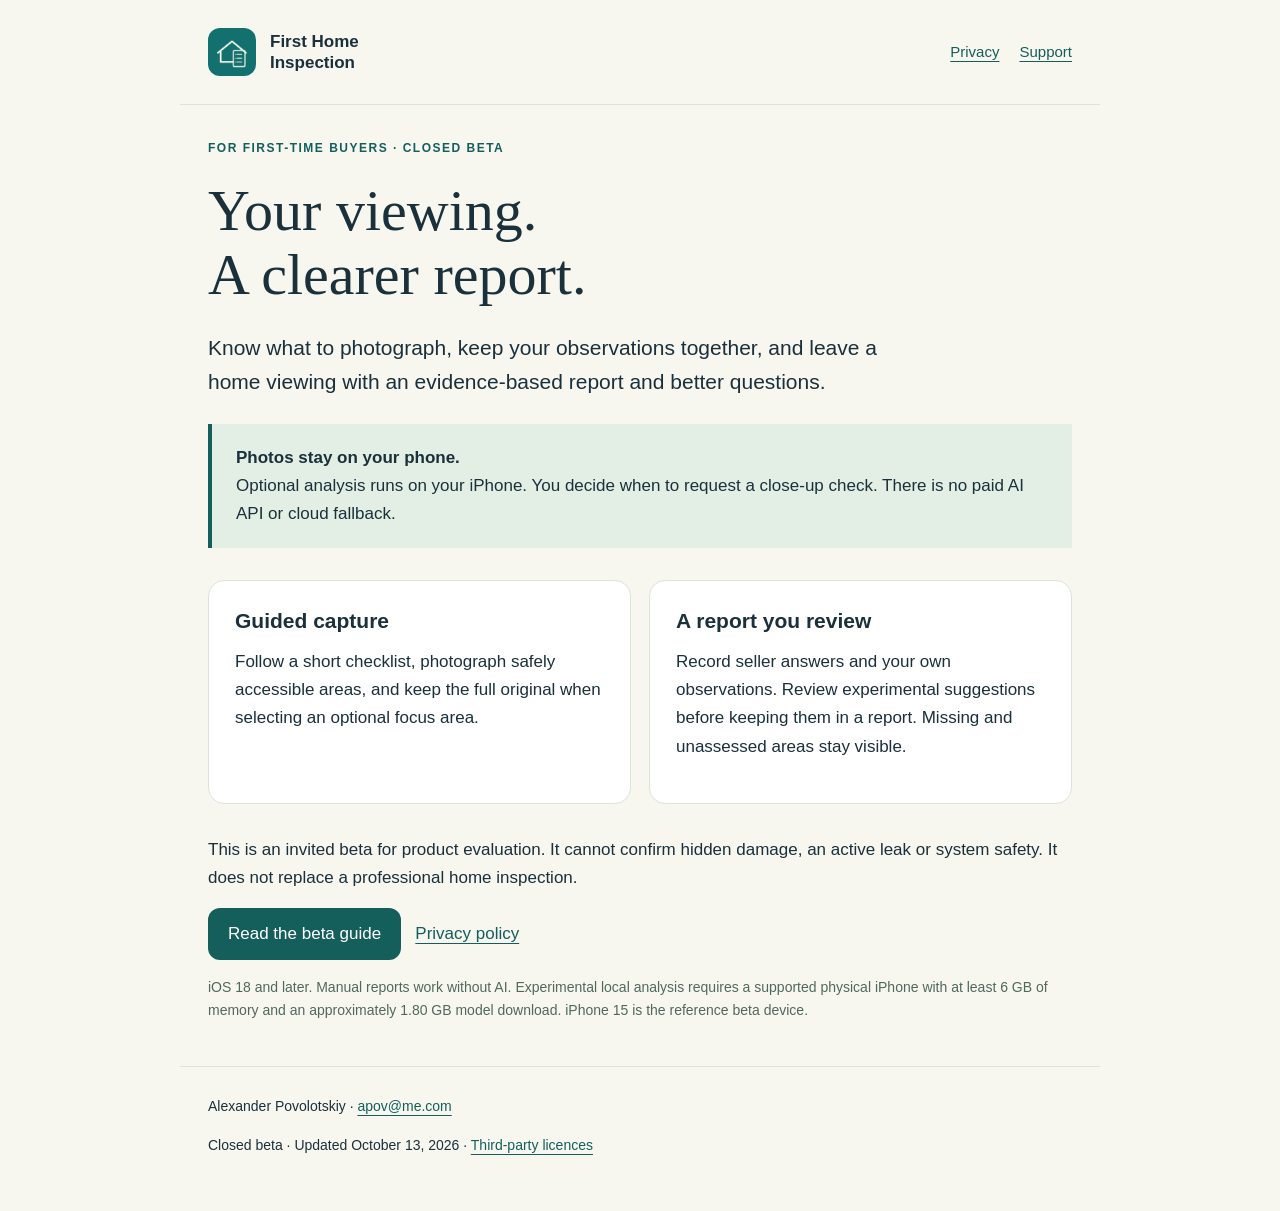
==== index.html @ 664dd281 "Publish First Home Inspection beta privacy and support information" ====
<!doctype html>
<html lang="en-CA"><head><meta charset="utf-8"><meta name="viewport" content="width=device-width,initial-scale=1">
<meta name="description" content="First Home Inspection closed beta: guided viewing photos, local analysis, privacy and support.">
<title>Closed beta | First Home Inspection</title><link rel="icon" href="icon.png"><link rel="stylesheet" href="style.css"></head>
<body><a class="skip" href="#main">Skip to content</a><header><a class="brand" href="index.html"><img src="icon.png" alt="" width="48" height="48">First Home<br>Inspection</a>
<nav aria-label="Beta information"><a href="privacy.html">Privacy</a><a href="support.html">Support</a></nav></header>
<main id="main"><span class="tag">For first-time buyers · Closed beta</span>
<h1>Your viewing.<br>A clearer report.</h1>
<p class="lead">Know what to photograph, keep your observations together, and leave a home viewing with an evidence-based report and better questions.</p>
<div class="notice"><strong>Photos stay on your phone.</strong><br>Optional analysis runs on your iPhone. You decide when to request a close-up check. There is no paid AI API or cloud fallback.</div>
<div class="cards"><section><h2>Guided capture</h2><p>Follow a short checklist, photograph safely accessible areas, and keep the full original when selecting an optional focus area.</p></section>
<section><h2>A report you review</h2><p>Record seller answers and your own observations. Review experimental suggestions before keeping them in a report. Missing and unassessed areas stay visible.</p></section></div>
<p>This is an invited beta for product evaluation. It cannot confirm hidden damage, an active leak or system safety. It does not replace a professional home inspection.</p>
<p><a class="button" href="support.html">Read the beta guide</a> &nbsp; <a href="privacy.html">Privacy policy</a></p>
<p class="meta">iOS 18 and later. Manual reports work without AI. Experimental local analysis requires a supported physical iPhone with at least 6 GB of memory and an approximately 1.80 GB model download. iPhone 15 is the reference beta device.</p></main><footer><p>Alexander Povolotskiy · <a href="mailto:apov@me.com">apov@me.com</a></p>
<p>Closed beta · Updated October 13, 2026 · <a href="licences.txt">Third-party licences</a></p></footer></body></html>
---- style.css ----
:root{color-scheme:light;--ink:#1a303b;--teal:#145f5c;--paper:#f7f7f0;--line:#dae4db}
*{box-sizing:border-box}body{margin:0;background:var(--paper);color:var(--ink);font:17px/1.65 -apple-system,BlinkMacSystemFont,"Segoe UI",sans-serif}
a{color:var(--teal);text-underline-offset:4px}a:focus-visible{outline:3px solid var(--teal);outline-offset:5px}
header,main,footer{max-width:920px;margin:auto;padding:28px 28px}header{display:flex;align-items:center;justify-content:space-between;gap:20px;border-bottom:1px solid var(--line)}
.brand{display:flex;align-items:center;gap:14px;color:var(--ink);text-decoration:none;font-weight:650;font-size:17px;line-height:1.25}.brand img{width:48px;height:48px;border-radius:12px}
nav{display:flex;gap:20px;font-size:15px}.tag{display:inline-block;color:var(--teal);font-size:12px;font-weight:700;letter-spacing:1.5px;text-transform:uppercase}
h1{font:500 clamp(36px,6vw,58px)/1.1 Georgia,serif;margin:18px 0 24px;max-width:700px}h2{font-size:21px;line-height:1.3;margin:0 0 14px}p{margin:0 0 16px}.lead{font-size:21px;max-width:710px}.meta{font-size:14px;color:#51685d}
.notice{padding:20px 24px;border-left:4px solid var(--teal);background:#e3efe5;margin:24px 0}.cards{display:grid;grid-template-columns:1fr 1fr;gap:18px;margin:32px 0}
section{background:white;border:1px solid var(--line);border-radius:16px;padding:26px;margin:20px 0}.cards section{margin:0}.button{display:inline-block;background:var(--teal);color:white;border-radius:12px;padding:12px 20px;text-decoration:none}
footer{border-top:1px solid var(--line);font-size:14px;padding-bottom:38px}.skip{position:absolute;left:12px;top:-70px;background:white;padding:10px}.skip:focus{top:12px}
@media(max-width:620px){body{font-size:16px}header,main,footer{padding:22px}header{align-items:flex-start;flex-direction:column;gap:18px}.cards{grid-template-columns:1fr}section{padding:22px}.lead{font-size:19px}}
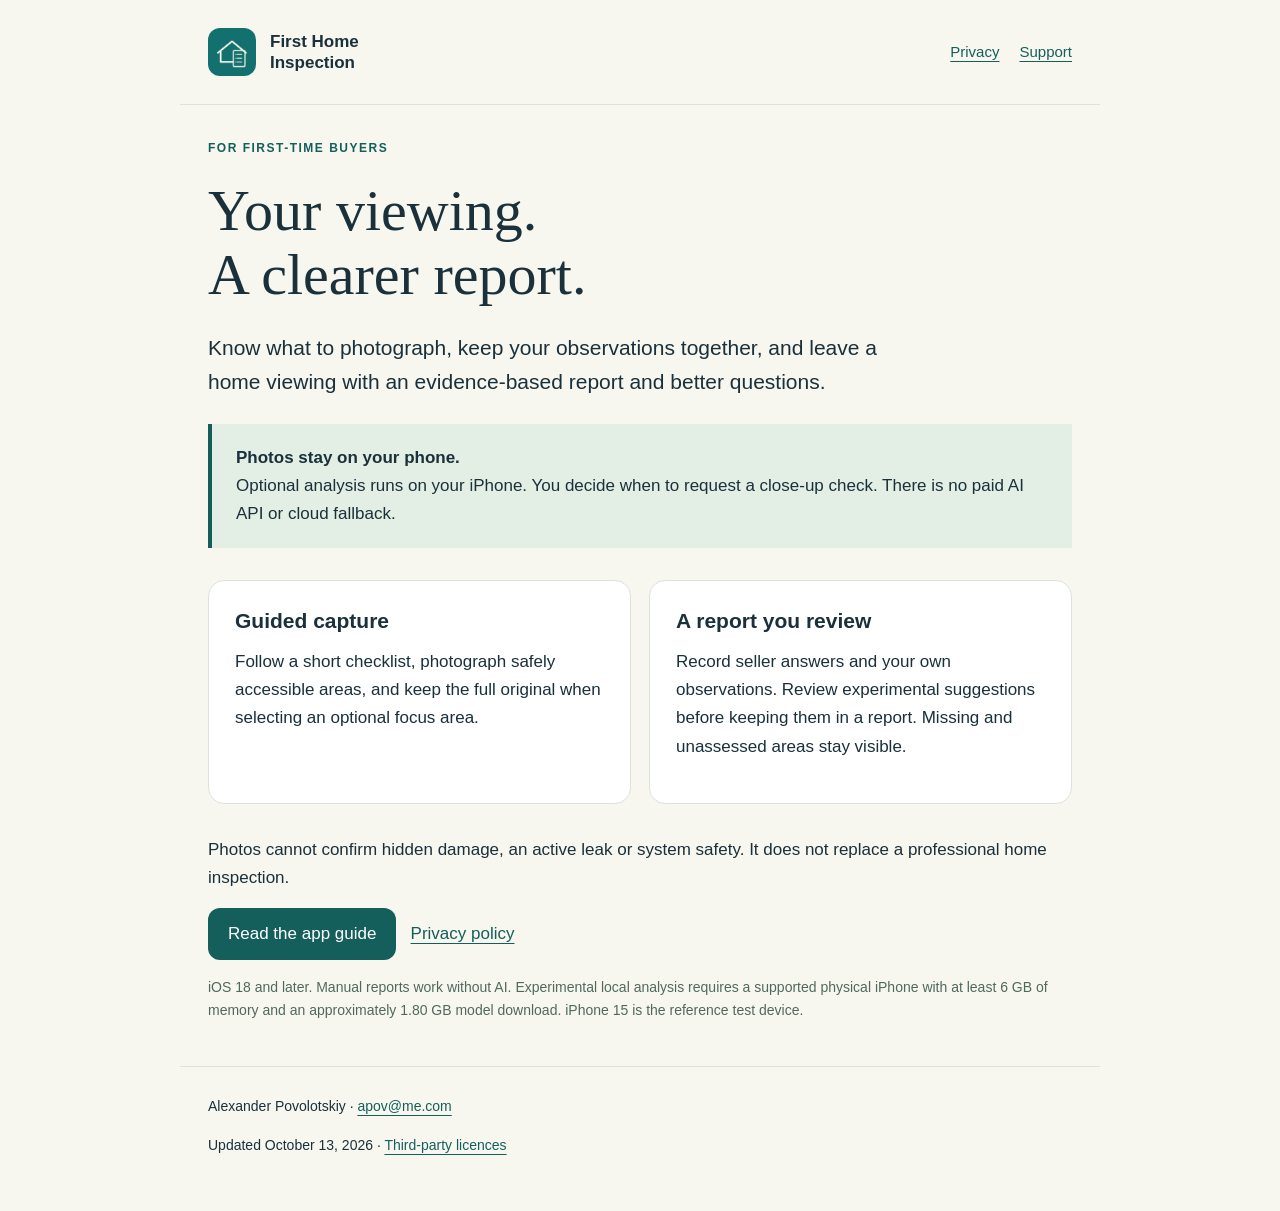
==== commit 71b2e039: "Update privacy and support for public App Store submission" ====
--- a/index.html
+++ b/index.html
@@ -1,16 +1,16 @@
 <!doctype html>
 <html lang="en-CA"><head><meta charset="utf-8"><meta name="viewport" content="width=device-width,initial-scale=1">
-<meta name="description" content="First Home Inspection closed beta: guided viewing photos, local analysis, privacy and support.">
+<meta name="description" content="First Home Inspection: guided viewing photos, local analysis, privacy and support.">
 <title>Closed beta | First Home Inspection</title><link rel="icon" href="icon.png"><link rel="stylesheet" href="style.css"></head>
 <body><a class="skip" href="#main">Skip to content</a><header><a class="brand" href="index.html"><img src="icon.png" alt="" width="48" height="48">First Home<br>Inspection</a>
-<nav aria-label="Beta information"><a href="privacy.html">Privacy</a><a href="support.html">Support</a></nav></header>
-<main id="main"><span class="tag">For first-time buyers · Closed beta</span>
+<nav aria-label="App information"><a href="privacy.html">Privacy</a><a href="support.html">Support</a></nav></header>
+<main id="main"><span class="tag">For first-time buyers</span>
 <h1>Your viewing.<br>A clearer report.</h1>
 <p class="lead">Know what to photograph, keep your observations together, and leave a home viewing with an evidence-based report and better questions.</p>
 <div class="notice"><strong>Photos stay on your phone.</strong><br>Optional analysis runs on your iPhone. You decide when to request a close-up check. There is no paid AI API or cloud fallback.</div>
 <div class="cards"><section><h2>Guided capture</h2><p>Follow a short checklist, photograph safely accessible areas, and keep the full original when selecting an optional focus area.</p></section>
 <section><h2>A report you review</h2><p>Record seller answers and your own observations. Review experimental suggestions before keeping them in a report. Missing and unassessed areas stay visible.</p></section></div>
-<p>This is an invited beta for product evaluation. It cannot confirm hidden damage, an active leak or system safety. It does not replace a professional home inspection.</p>
-<p><a class="button" href="support.html">Read the beta guide</a> &nbsp; <a href="privacy.html">Privacy policy</a></p>
-<p class="meta">iOS 18 and later. Manual reports work without AI. Experimental local analysis requires a supported physical iPhone with at least 6 GB of memory and an approximately 1.80 GB model download. iPhone 15 is the reference beta device.</p></main><footer><p>Alexander Povolotskiy · <a href="mailto:apov@me.com">apov@me.com</a></p>
-<p>Closed beta · Updated October 13, 2026 · <a href="licences.txt">Third-party licences</a></p></footer></body></html>+<p>Photos cannot confirm hidden damage, an active leak or system safety. It does not replace a professional home inspection.</p>
+<p><a class="button" href="support.html">Read the app guide</a> &nbsp; <a href="privacy.html">Privacy policy</a></p>
+<p class="meta">iOS 18 and later. Manual reports work without AI. Experimental local analysis requires a supported physical iPhone with at least 6 GB of memory and an approximately 1.80 GB model download. iPhone 15 is the reference test device.</p></main><footer><p>Alexander Povolotskiy · <a href="mailto:apov@me.com">apov@me.com</a></p>
+<p>Updated October 13, 2026 · <a href="licences.txt">Third-party licences</a></p></footer></body></html>
